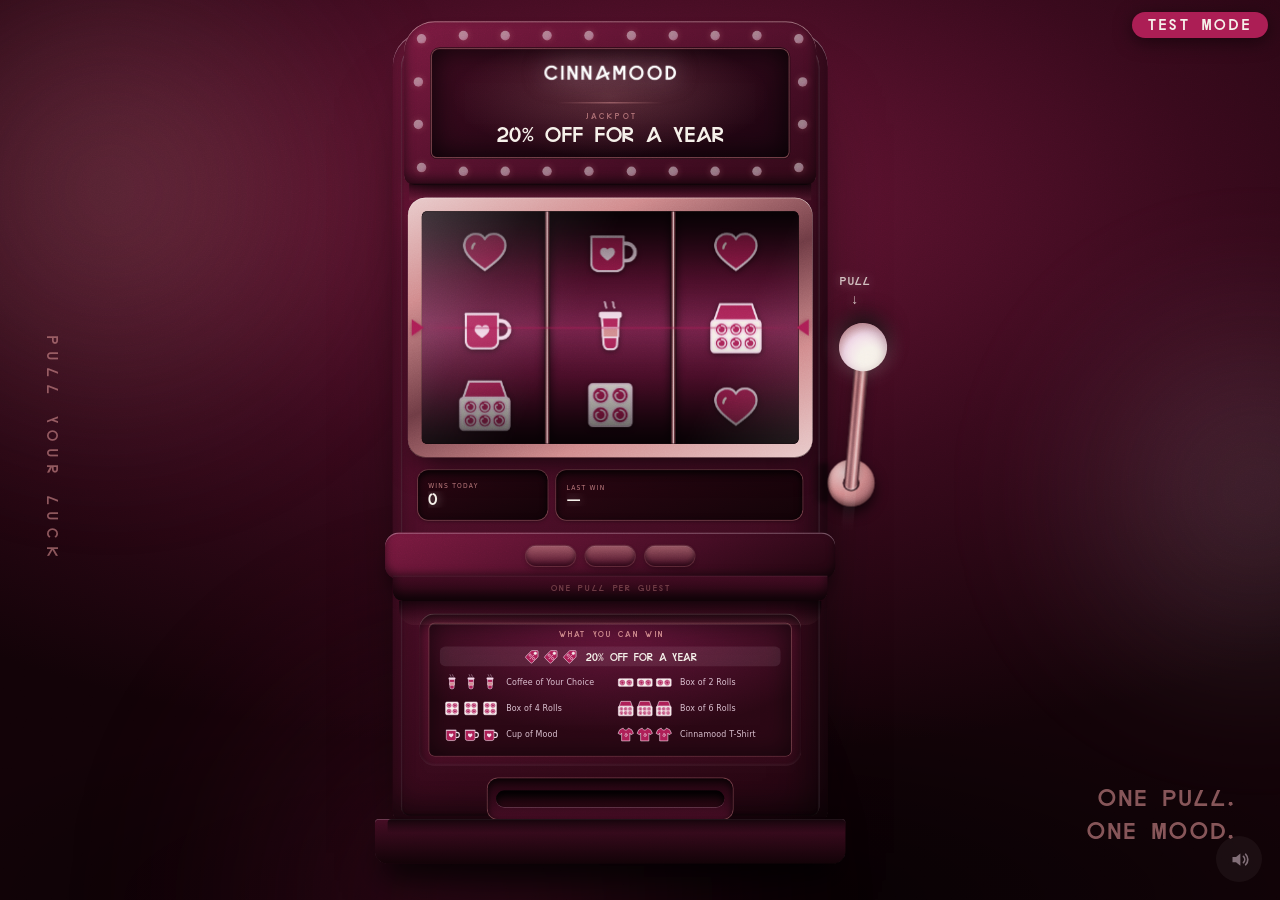
==== site/index.html @ 821bd439 "Real event settings restored; website in test mode until switched; panel wording fixes" ====
<!doctype html>
<html lang="en">
<head>
<meta charset="utf-8">
<meta name="viewport" content="width=device-width,initial-scale=1,maximum-scale=1,viewport-fit=cover">
<meta name="apple-mobile-web-app-capable" content="yes">
<meta name="mobile-web-app-capable" content="yes">
<meta name="apple-mobile-web-app-status-bar-style" content="default">
<!-- The name under the icon when staff add this to the iPad's home screen.
     Without it iOS uses the <title>, which is fine, but this is what they will
     be looking for on a busy home screen. -->
<meta name="apple-mobile-web-app-title" content="Cinnamood">
<meta name="format-detection" content="telephone=no">
<meta name="theme-color" content="#2A0713">
<link rel="apple-touch-icon" href="shared/img/icon.png">
<link rel="icon" href="shared/img/icon.png">
<title>Cinnamood</title>
<link rel="stylesheet" href="shared/base.css?v=11">
<style>
/* ============================================================================
   APPROACH B — MAISON
   ----------------------------------------------------------------------------
   The same machine as a lit vitrine in a dark room: berry lacquer, polished
   rose metal, and displays that genuinely glow.

   Where Atelier hides its structure inside one material, Maison shows it off —
   every module is edged in metal, so the cabinet reads as assembled from parts.
   The darkness does the work: a lit reel window in a dark cabinet has many
   times the contrast of a bright window in a bright one, which is why this
   photographs best and is strongest in an evening service.

   The darks are BERRY with black over them, never a new hue — the same way the
   brand sheet's own black lockup works. A dark screen does show fingerprints
   and glare far more than cream, which is worth weighing for an open floor.
   ============================================================================ */

:root{
  /* Lacquer ramp: berry with black laid over it, never a new hue. */
  --clay-lit:  #7A1A40;
  --clay:      #5E1231;
  --clay-mid:  #430C23;
  --clay-shade:#300817;
  --clay-deep: #1F040E;
  --clay-dark: #120207;

  /* Polished rose metal — the only bright material on the machine. */
  --metal-hi:  #E9CBCB;
  --metal:     #D18B8D;
  --metal-lo:  #6E3B44;

  --sh:        rgba(0,0,0,.72);
  --sh-soft:   rgba(0,0,0,.4);
}

body{ background:#120207; }

/* The room: one soft overhead source, and a floor for the cabinet to sit on. */
.room{
  position:fixed; inset:0;
  background:radial-gradient(88% 62% at 50% 22%, #6B1637 0%, #38091C 50%, #120207 100%);
}
.room::after{
  content:''; position:absolute; left:50%; bottom:0; translate:-50% 0;
  width:150%; height:32%;
  background:radial-gradient(56% 100% at 50% 100%, rgba(0,0,0,.75), transparent 72%);
}

/* ---------------------------------------------------------------------------
   A ROOM THAT'S ALIVE
   Three very large, very soft blooms drifting on long, mismatched cycles.
   Individually none is perceptible; together they keep the light slowly
   changing so the scene never settles into a still image. The periods are
   deliberately mismatched (37/43/53s) so the pattern doesn't visibly repeat.
   --------------------------------------------------------------------------- */
.living{ position:fixed; inset:-20%; pointer-events:none; z-index:0; }
.living i{
  position:absolute; display:block; border-radius:50%;
  filter:blur(80px); opacity:.42; will-change:transform;
}
.living i:nth-child(1){
  width:46vmax; height:46vmax; left:4%; top:6%;
  background:radial-gradient(circle, rgba(209,139,141,.7), transparent 68%);
  animation:bloomA 37s ease-in-out infinite;
}
.living i:nth-child(2){
  width:38vmax; height:38vmax; right:2%; top:34%;
  background:radial-gradient(circle, rgba(243,219,234,.45), transparent 68%);
  animation:bloomB 43s ease-in-out infinite;
}
.living i:nth-child(3){
  width:52vmax; height:52vmax; left:22%; bottom:-12%;
  background:radial-gradient(circle, rgba(172,30,85,.6), transparent 70%);
  animation:bloomC 53s ease-in-out infinite;
}
@keyframes bloomA{ 50%{ transform:translate3d(7vmax,5vmax,0) scale(1.14); } }
@keyframes bloomB{ 50%{ transform:translate3d(-6vmax,-7vmax,0) scale(1.2); } }
@keyframes bloomC{ 50%{ transform:translate3d(5vmax,-4vmax,0) scale(.88); } }
/* Reduced motion used to cover ONLY these three background blooms, while the
   breathing marquee, the shimmering bulb ring, the pulsing payline, the
   bouncing pull hint and a 370-piece jackpot burst all still ran. The spin
   itself stays — that's the thing the customer asked for by pulling the lever —
   but nothing ambient should be moving on its own. */
@media (prefers-reduced-motion: reduce){
  .living i,
  .machine .topbox-light,
  .machine .bulbs i,
  .machine .pl-line,
  .machine .reels,
  .machine.inviting .pull-hint,
  .pull-hint span,
  .machine.booting{
    animation:none !important;
  }
  .machine .bulbs i{ opacity:.62; }
}

/* Matte grain. Without it the gradients read as plastic; with it, as clay. */
.grain{
  position:fixed; inset:-50%; pointer-events:none; z-index:60; opacity:.26;
  background-image:url("data:image/svg+xml,%3Csvg xmlns='http://www.w3.org/2000/svg' width='180' height='180'%3E%3Cfilter id='n'%3E%3CfeTurbulence type='fractalNoise' baseFrequency='.86' numOctaves='3'/%3E%3CfeColorMatrix type='saturate' values='0'/%3E%3C/filter%3E%3Crect width='180' height='180' filter='url(%23n)' opacity='.5'/%3E%3C/svg%3E");
  mix-blend-mode:overlay;
}

.stage{ position:fixed; inset:0; display:grid; place-items:center; }
/* z-40 is behind the prize card (z-45); z-47 is in front of it, and in front of
   the countdown ring (z-46) too. Same burst, two planes, card in the middle. */
#confetti{ position:fixed; inset:0; z-index:40; pointer-events:none; }
#confettiFront{ position:fixed; inset:0; z-index:47; pointer-events:none; }
.fit{ transition:filter .7s ease; }
.machine{
  position:relative; width:780px; height:1320px;
}

/* Light the machine spills into the room when it's working. */
.cab-glow{
  position:absolute; inset:-8% -14% -4%; z-index:-1; opacity:0;
  background:radial-gradient(50% 44% at 46% 34%, rgba(172,30,85,.24), transparent 70%);
  filter:blur(40px); transition:opacity .8s ease;
}
.machine.spinning .cab-glow{ opacity:.7; }
.machine.won .cab-glow{ opacity:1; }


/* ---------------------------------------------------------------------------
   CABINET SHELL
   --------------------------------------------------------------------------- */
.cabinet{
  position:absolute; inset:0 94px 70px 0;
  border-radius:54px 54px 22px 22px;
  background:linear-gradient(156deg,
    var(--clay-lit) 0%, var(--clay) 26%, var(--clay-mid) 62%,
    var(--clay-shade) 86%, var(--clay-deep) 100%);
  box-shadow:
    0 96px 130px -50px var(--sh),
    0 36px 56px -32px var(--sh-soft),
    inset 0 2px 0 rgba(243,219,234,.42),
    inset -30px 0 60px rgba(0,0,0,.45),
    inset 0 -30px 46px rgba(0,0,0,.42);
}
/* Moulded rim light — one line of highlight all the way round the edge. */
.cabinet::before{
  content:''; position:absolute; inset:13px; border-radius:44px 44px 14px 14px;
  box-shadow: inset 0 2px 3px rgba(243,219,234,.4),
              inset 0 -2px 4px rgba(0,0,0,.5);
  pointer-events:none;
}

/* ---------------------------------------------------------------------------
   TOP BOX — the backlit marquee
   --------------------------------------------------------------------------- */
.topbox{
  position:absolute; top:-16px; left:18px; right:18px; height:258px;
  border-radius:48px 48px 16px 16px;
  background:linear-gradient(156deg, var(--clay-lit), var(--clay-mid) 70%, var(--clay-shade));
  box-shadow:
    0 20px 34px -14px var(--sh),
    /* A hard 1px rim, not a soft milky band. This was a 9px-blurred cream
       highlight at 95% carried over from the cream skin, which on black lacquer
       read as fog sitting on the top edge rather than as a moulded lip. */
    inset 0 1.5px 0 rgba(233,203,203,.55),
    inset 0 -8px 16px rgba(0,0,0,.6);
}
.topbox-face{
  position:absolute; inset:44px;
  border-radius:12px 12px 8px 8px;
  display:grid; place-items:center; align-content:center; gap:15px; padding-bottom:12px;
  overflow:hidden;
  background:linear-gradient(160deg, #3A0A1E, #1C0410);
  box-shadow: inset 0 0 44px rgba(0,0,0,.85),
              0 0 0 2px var(--metal-lo), 0 0 0 3px rgba(0,0,0,.6);
}
/* The backlight itself — idles low, comes up while the reels turn. */
.topbox-light{
  position:absolute; inset:0;
  background:radial-gradient(62% 78% at 50% 44%, rgba(209,139,141,.55), transparent 72%);
  opacity:.5; transition:opacity .6s ease;
}
.machine.spinning .topbox-light{ opacity:.92; }
.machine.won .topbox-light{ opacity:1; }

.brandmark{ position:relative; width:236px; height:auto; display:block; margin-bottom:2px;
             filter:drop-shadow(0 0 18px rgba(243,219,234,.5)); }
/* ---- the jackpot block ---------------------------------------------------
   Set as ONE unit: a small quiet label sitting tight above the prize it names,
   with the generous space kept OUTSIDE the pair. Previously the label and the
   prize were spaced the same as everything else in the marquee, so they read as
   two unrelated lines rather than a caption and its subject.

   Both are optically centred: letter-spacing adds a trailing gap after the last
   character, which shifts centred type visibly left unless you pad the same
   amount back onto the front. */
/* Hairline between the wordmark and the jackpot, so the marquee reads as
   two labelled zones rather than four stacked lines. */
.topbox-rule{
  position:relative; width:168px; height:1px; border-radius:1px;
  background:linear-gradient(90deg, transparent, var(--metal), transparent);
}
.jackpot{
  position:relative; display:grid; place-items:center; gap:7px; max-width:88%;
}
.jp-label{
  font-family:var(--font-display); font-size:11px; letter-spacing:.46em;
  text-transform:uppercase; padding-left:.46em; line-height:1;
  opacity:.75; color:var(--metal);
}
.jp-prize{
  text-transform:uppercase;
  font-family:var(--font-display); font-size:31px; letter-spacing:.04em;
  padding-left:.04em; line-height:1.06; text-align:center; color:var(--cream);
  /* Long prize names wrap rather than overflowing the marquee. */
  max-width:100%; overflow-wrap:break-word;
}
.machine.won .jp-prize{ animation:jpFlash .9s cubic-bezier(.3,.7,.4,1) 1; }
@keyframes jpFlash{ 50%{ opacity:.35; } }

/* Bulbs around the marquee. */
/* Centred in the band between the top box's edge and its printed face,
   so no bulb is ever clipped by the corner radius. */
/* Centred in the band between the top box's edge and its printed face. */
.bulbs{ position:absolute; inset:22px; pointer-events:none; }
.bulbs i{
  position:absolute; width:15px; height:15px; margin:-7.5px 0 0 -7.5px;
  border-radius:50%;
  background:radial-gradient(circle at 35% 30%, var(--cream), var(--blush) 52%, var(--rose));
  box-shadow:0 0 12px rgba(209,139,141,.6);
  opacity:.5; transition:opacity .3s ease, box-shadow .3s ease;
}
.machine.spinning .bulbs i{ animation:chase .7s cubic-bezier(.1,.85,.3,1) infinite; }
@keyframes chase{
  0%,100%{ opacity:1; box-shadow:0 0 20px rgba(246,241,234,.95), 0 0 34px rgba(209,139,141,.7); }
  50%    { opacity:.42; box-shadow:0 0 6px rgba(209,139,141,.4); }
}
.machine.won .bulbs i{ animation:winFlash .3s cubic-bezier(.1,.85,.3,1) 7; }
@keyframes winFlash{
  0%,100%{ opacity:1; box-shadow:0 0 24px var(--cream), 0 0 44px var(--rose); }
  /* Never all the way to `none`. A filament cooling still glows; cutting the
     shadow outright is what made this read as a graphic blinking. */
  50%    { opacity:.34; box-shadow:0 0 5px rgba(209,139,141,.5); }
}

/* ---------------------------------------------------------------------------
   REEL DECK — heavy bezel around a genuinely deep recess
   --------------------------------------------------------------------------- */
/* Cast from the top box onto the cabinet below it.

   On a DARK cabinet a dark shadow is worth almost nothing — this started life as
   a berry-black gradient and was invisible against #1F040E. Separation on black
   lacquer comes from the lit edge, not the shadow: the surface catching the key
   light where it turns away from the module above it. So the gradient runs the
   other way — a thin warm lift immediately under the top box, falling off fast. */
.reeldeck::before{
  content:''; position:absolute; left:2px; right:2px; bottom:100%; height:26px;
  margin-bottom:-4px; pointer-events:none; z-index:1;
  background:linear-gradient(180deg,
    rgba(0,0,0,.55) 0%, rgba(0,0,0,.2) 40%, rgba(209,139,141,.09) 100%);
}

.reeldeck{ position:absolute; top:262px; left:24px; right:24px; height:410px; }

.bezel{
  position:absolute; inset:0; border-radius:28px; padding:22px;
  background:linear-gradient(156deg, var(--metal-hi) 0%, var(--metal) 24%,
                             var(--metal-lo) 50%, var(--metal) 74%, var(--metal-hi) 100%);
  box-shadow:
    0 26px 46px -16px var(--sh),
    inset 0 1px 1px rgba(246,241,234,.8),
    inset 0 -1px 1px rgba(0,0,0,.45);
  transition:box-shadow .55s ease;
}
/* Inner lip of the frame, cutting down into the recess. */
.bezel-inner{
  position:absolute; inset:22px; border-radius:8px; overflow:hidden; z-index:2;
  box-shadow:
    inset 0 18px 30px rgba(0,0,0,.88),
    inset 0 -10px 18px rgba(0,0,0,.72),
    inset 16px 0 26px rgba(0,0,0,.62),
    inset -16px 0 26px rgba(0,0,0,.62),
    inset 0 0 0 2px rgba(0,0,0,.6);
}
.reels{
  position:absolute; inset:0;
  display:grid; grid-template-columns:repeat(3,1fr);
  background:#0B0205;
}
.reel{
  background:linear-gradient(180deg,#1E0410 0%,#4E0E2A 24%,#6B1740 50%,#4E0E2A 76%,#1E0410 100%);
  /* ENAMEL, not neon.

     `--soft` is the FILL layer on nearly every shape in symbols.js. It used to
     be berry at 72% opacity, which over a drum that is itself berry-black left
     almost no value step — the fill disappeared and all you saw was the blush
     stroke, so every symbol read as a wireframe outline floating on glass
     rather than as something printed on a drum. Opaque berry gives the fill a
     surface again, and the blush line then reads as a raised edge on top of it,
     the way enamel badges actually look. */
  --ink:var(--blush); --mid:var(--metal); --soft:var(--berry); --pale:var(--cream);
}
/* Symbols are lit objects on a lit drum, so they carry their own soft shadow —
   without it they float a millimetre in front of the reel. */
.reel .cell svg{ filter:drop-shadow(0 2px 5px rgba(0,0,0,.55)); }

/* Drum curvature. A reel is a cylinder, so the top and bottom of the window
   must fall away into shadow — this overlay does more for believability than
   any amount of extra 3D would. */
.drum-shade{
  position:absolute; inset:0; pointer-events:none; z-index:4;
  background:linear-gradient(180deg,
    rgba(0,0,0,.74) 0%, rgba(0,0,0,.44) 13%, rgba(0,0,0,.12) 30%,
    rgba(246,241,234,.05) 47%, rgba(246,241,234,.05) 53%,
    rgba(0,0,0,.12) 70%, rgba(0,0,0,.44) 87%, rgba(0,0,0,.74) 100%);
}
/* Physical dividers standing between the drums. */
.dividers{ position:absolute; inset:0; pointer-events:none; z-index:5; }
.dividers i{
  position:absolute; top:0; bottom:0; width:9px; margin-left:-4.5px;
  background:linear-gradient(90deg,
    rgba(0,0,0,.85), var(--metal-lo) 32%, var(--metal-hi) 50%,
    var(--metal-lo) 68%, rgba(0,0,0,.85));
  box-shadow:0 0 14px rgba(0,0,0,.8);
}
.dividers i:nth-child(1){ left:33.333%; }
.dividers i:nth-child(2){ left:66.667%; }

/* The glass in front of everything. */
.glass{
  position:absolute; inset:0; pointer-events:none; z-index:6;
  background:linear-gradient(116deg,
    rgba(243,219,234,.24) 0%, rgba(243,219,234,.07) 22%,
    transparent 42%, transparent 76%, rgba(246,241,234,.1) 100%);
}

/* Payline — a lit bar straight across the drums with an arrow either side. */
.payline{
  position:absolute; top:50%; left:6px; right:6px; translate:0 -50%;
  z-index:7; pointer-events:none; display:flex; align-items:center; gap:6px;
}
.pl-line{
  flex:1; height:3px; border-radius:2px;
  background:linear-gradient(90deg, transparent, rgba(172,30,85,.9) 12%,
             rgba(172,30,85,.9) 88%, transparent);
  box-shadow:0 0 10px rgba(172,30,85,.5);
  opacity:.55; transition:opacity .4s ease, box-shadow .4s ease;
}
.pl-arrow{
  width:0; height:0; flex:0 0 auto;
  border-style:solid; border-width:13px 0 13px 19px;
  border-color:transparent transparent transparent var(--berry);
  filter:drop-shadow(0 2px 4px rgba(124,16,57,.42));
  transition:scale .4s cubic-bezier(.2,.9,.25,1), opacity .4s ease;
}
.pl-arrow:last-child{ rotate:180deg; }
.machine.spinning .pl-line{ opacity:.25; }
.machine.spinning .pl-arrow{ opacity:.35; scale:.75; }
.machine.hot .pl-arrow{ scale:1.45; opacity:1; animation:arrowPulse .55s ease-in-out infinite alternate; }
.machine.hot .pl-line{ opacity:1; box-shadow:0 0 22px rgba(172,30,85,.85); }
@keyframes arrowPulse{ to{ scale:1.85; } }
.machine.won .pl-line{ opacity:1; box-shadow:0 0 26px rgba(172,30,85,.9); }

/* Anticipation: the live reel is lifted as well as the others knocked back, so
   the contrast runs both ways rather than just dimming the screen. The lift
   itself is defined once, at the bottom of this file, shared with `settling`. */
.reel{ transition:filter .55s cubic-bezier(.4,0,.2,1); }

/* The deck catches fire while the last drum creeps. Every value here is the
   RESTING bezel shadow plus a glow — the previous version pasted Atelier's clay
   highlights onto a rose-metal bezel and, worse, shrank the drop shadow from
   `0 26px 46px -16px` to `0 16px 30px -12px`, so the deck visibly sat DOWN at
   the one moment it is supposed to come alive. */
.machine.hot .bezel{
  box-shadow:
    0 26px 46px -16px var(--sh),
    inset 0 1px 1px rgba(243,219,234,.9),
    inset 0 -1px 1px rgba(0,0,0,.45),
    0 0 34px rgba(172,30,85,.42),
    0 0 84px rgba(172,30,85,.26);
}

/* ---------------------------------------------------------------------------
   METERS
   --------------------------------------------------------------------------- */
.meters{
  position:absolute; top:692px; left:40px; right:40px; height:78px;
  display:grid; grid-template-columns:1fr 1.9fr; gap:14px;
}
.meter{
  border-radius:16px; padding:10px 16px;
  display:grid; align-content:center; gap:3px;
  background:linear-gradient(160deg, #2A0612, #120207);
  box-shadow: inset 0 4px 12px rgba(0,0,0,.9),
              0 0 0 1.5px var(--metal-lo), 0 2px 6px rgba(0,0,0,.5);
}
.m-label{
  font-family:var(--font-body); font-size:9.5px; letter-spacing:.2em;
  text-transform:uppercase; color:var(--metal); opacity:.9;
}
.m-value{
  text-transform:uppercase;
  font-family:var(--font-display); font-size:24px; color:var(--cream);
  text-shadow:0 0 16px rgba(246,241,234,.6);
  line-height:1.05; white-space:nowrap; overflow:hidden; text-overflow:ellipsis;
  transition:scale .3s cubic-bezier(.2,.9,.25,1);
}
.m-value.bumped{ scale:1.16; }
.meter.wide .m-value{ font-size:20px; }

/* ---------------------------------------------------------------------------
   CONTROL SHELF — overhangs and shadows the belly below it
   --------------------------------------------------------------------------- */
.shelf{ position:absolute; top:790px; left:-12px; right:-12px; height:108px; z-index:4; }
.shelf-top{
  position:absolute; inset:0 0 34px 0; border-radius:22px;
  background:linear-gradient(156deg, var(--clay-lit), var(--clay-mid) 62%, var(--clay-deep));
  box-shadow:
    0 24px 32px -14px var(--sh),
    inset 0 2px 0 rgba(243,219,234,.35),
    inset 0 -8px 14px rgba(0,0,0,.55);
  display:flex; align-items:center; justify-content:center;
}
.btns{ display:flex; gap:16px; }
.btns i{
  width:78px; height:32px; border-radius:16px;
  background:linear-gradient(180deg, var(--metal), var(--clay-mid));
  opacity:.6;
  /* Lit from above, dark underneath, with a metal rim — the rim is what you
     actually read at arm's length on a dark shelf. */
  box-shadow: 0 0 0 1.5px var(--metal-lo),
              inset 0 1px 0 rgba(243,219,234,.3),
              inset 0 -4px 8px rgba(0,0,0,.6),
              0 4px 9px rgba(0,0,0,.5);
  /* `opacity` has to be in this list. It wasn't, so the button snapped from .6
     to 1 in a single frame while its gradient and glow eased over 300ms — the
     one part of the animation the eye actually tracks was the one part that
     jumped. */
  transition:opacity .3s cubic-bezier(.2,.7,.3,1),
             background .3s cubic-bezier(.2,.7,.3,1),
             box-shadow .3s cubic-bezier(.2,.7,.3,1);
}
/* The three buttons light one at a time as each reel lands — a progress
   indicator that doesn't look like a progress indicator. */
.machine.landed0 .btns i:nth-child(1),
.machine.landed1 .btns i:nth-child(2),
.machine.landed2 .btns i:nth-child(3){
  opacity:1; background:linear-gradient(180deg, var(--metal-hi), var(--metal));
  box-shadow:0 0 0 1.5px var(--metal),
             0 0 22px rgba(243,219,234,.85),
             inset 0 1px 0 rgba(246,241,234,.9);
}
.shelf-face{
  position:absolute; left:12px; right:12px; bottom:0; height:40px;
  border-radius:0 0 16px 16px;
  background:linear-gradient(180deg, var(--clay-mid), var(--clay-deep));
  box-shadow:inset 0 1px 0 rgba(233,203,203,.22),
             inset 0 -10px 16px rgba(0,0,0,.6);
  display:grid; place-items:center;
}
.plate{
  font-family:var(--font-display); font-size:12px; letter-spacing:.3em;
  text-transform:uppercase; color:var(--metal-lo); padding-left:.3em;
}

/* ---------------------------------------------------------------------------
   BELLY — the paytable, printed on backlit glass
   --------------------------------------------------------------------------- */
.belly{
  position:absolute; top:918px; left:42px; right:42px; height:240px;
  border-radius:24px; padding:16px;
  background:linear-gradient(160deg, var(--clay), var(--clay-shade));
  box-shadow: inset 0 1.5px 0 rgba(233,203,203,.3),
              inset 0 10px 22px rgba(0,0,0,.7),
              inset 0 -2px 4px rgba(243,219,234,.1);
}
.belly-glass{
  position:absolute; inset:16px; border-radius:8px; padding:10px 16px;
  background:radial-gradient(88% 116% at 50% -8%, #6E1740, #2A0714 78%);
  box-shadow: inset 0 0 40px rgba(0,0,0,.6),
              inset 0 1px 0 rgba(233,203,203,.22),
              0 0 0 1.5px var(--metal-lo);
  display:flex; flex-direction:column; gap:5px;
}
.pay-head{
  font-family:var(--font-display); font-size:11px; letter-spacing:.32em;
  text-transform:uppercase; color:var(--metal); text-align:center;
  padding-left:.32em; flex:0 0 auto;
}
/* Seven prizes do not fit one column of this glass. The jackpot keeps a row of
   its own across the top; the other six sit in two columns under it. */
.paytable{ flex:1; min-height:0; overflow:hidden; display:grid;
  grid-template-columns:1fr 1fr; align-content:space-evenly; column-gap:10px; row-gap:2px; }
.pay-row[data-tier="jackpot"]{ grid-column:1 / -1; justify-content:center; }
.pay-row{ display:flex; align-items:center; gap:12px; padding:2px 6px; border-radius:9px; }
.pay-row[data-tier="jackpot"]{ background:rgba(243,219,234,.09); }
.pay-syms{ display:flex; gap:3px; flex:0 0 auto; }
.pay-sym{
  width:27px; height:27px; display:block;
  --ink:var(--blush); --mid:var(--metal); --soft:var(--berry); --pale:var(--cream);
}
.pay-sym svg{ width:100%; height:100%; display:block; }
.pay-name{
  font-family:var(--font-body); font-size:12.5px; color:var(--blush);
  opacity:.86; letter-spacing:.02em;
}
.pay-row[data-tier="jackpot"] .pay-name{
  text-transform:uppercase;
  font-family:var(--font-display); font-size:15px; opacity:1; letter-spacing:.04em;
  color:var(--cream);
}

/* ---------------------------------------------------------------------------
   PAYOUT TRAY — a deep mouth that lights when you win
   --------------------------------------------------------------------------- */
.tray{
  position:absolute; bottom:8px; left:150px; right:150px; height:64px;
  border-radius:16px; display:grid; place-items:center;
  background:linear-gradient(180deg, var(--clay-deep), var(--clay-mid));
  box-shadow: inset 0 5px 12px rgba(0,0,0,.75), 0 0 0 1.5px var(--metal-lo);
}
.tray-mouth{
  width:calc(100% - 26px); height:26px; border-radius:13px;
  background:linear-gradient(180deg, #080104, #2A0612);
  box-shadow: inset 0 6px 12px rgba(0,0,0,.95), 0 1px 0 rgba(243,219,234,.24);
  transition:box-shadow .5s ease;
}
.machine.won .tray-mouth{
  box-shadow: inset 0 6px 10px rgba(58,6,26,.6),
              inset 0 0 24px rgba(243,219,234,.9),
              0 0 30px rgba(243,219,234,.6);
}

/* The base tucks UNDER the cabinet rather than floating below it. */
.plinth{
  position:absolute; top:1242px; left:-28px; right:66px; height:70px;
  border-radius:6px 6px 20px 20px;
  background:linear-gradient(180deg, var(--clay-mid) 0%, var(--clay-dark) 100%);
  box-shadow:0 34px 46px -16px rgba(0,0,0,.92), inset 0 1px 0 rgba(243,219,234,.28);
}
/* The cabinet's weight, landing on the plinth. Darkest where the two meet and
   gone within 20px, which is how an occlusion shadow actually falls off. */
.plinth::before{
  content:''; position:absolute; left:20px; right:0; top:0; height:22px;
  border-radius:6px 6px 0 0; pointer-events:none;
  background:linear-gradient(180deg, rgba(0,0,0,.72), rgba(0,0,0,0));
}

/* ---------------------------------------------------------------------------
   LEVER — ball up at rest, pulled down through an arc toward the viewer
   --------------------------------------------------------------------------- */
.lever{
  position:absolute; right:0; top:0; bottom:0; width:230px;
  touch-action:none; cursor:grab; z-index:12; --lever:0; --fore:1;
}
.lever.grabbed{ cursor:grabbing; }
.lever-mount{
  position:absolute; left:136px; top:675px; width:74px; height:74px;
  border-radius:50%;
  background:radial-gradient(circle at 34% 28%, var(--metal-hi), var(--metal) 46%, var(--metal-lo));
  box-shadow:0 10px 20px rgba(0,0,0,.7), inset 0 -4px 8px rgba(0,0,0,.42);
  display:grid; place-items:center;
}
/* Contact shadow where the boss meets the cabinet wall. A mounted
   object with no shadow under it reads as a decal, however well it is shaded. */
.lever-mount::after{
  content:''; position:absolute; right:100%; top:8%; width:26px; height:84%;
  border-radius:50% 0 0 50%; pointer-events:none;
  background:linear-gradient(270deg, rgba(0,0,0,.6), rgba(0,0,0,0));
  filter:blur(3px);
}
.lever-mount i{
  width:26px; height:26px; border-radius:50%;
  background:linear-gradient(160deg, var(--clay-mid), var(--clay-dark));
  box-shadow:inset 0 2px 4px rgba(0,0,0,.85);
}
/* Pivot is the centre of the boss. The arm starts pointing UP and swings down;
   its height shrinks through the middle of the travel (--fore) so it reads as
   rotating toward the viewer instead of sweeping flat across the screen. */
.lever-arm{
  position:absolute; left:162px; top:701px;
  width:22px; height:calc(226px * var(--fore)); border-radius:11px;
  transform-origin:11px 11px;
  rotate:calc(185deg + var(--lever) * 155deg);
  /* A TURNED ROD, not a ribbon.

     A cylinder of polished metal has four things across its width, and the old
     four-stop ramp only had two of them: a dark terminator at each edge where
     the surface turns away, ONE narrow specular about a third across, and a
     second much fainter reflection near the far edge where the environment
     comes back round. Widen the highlight or centre it and the whole thing
     collapses into a flat painted strip, which is exactly how it read. */
  background:linear-gradient(90deg,
    #2E1218 0%,
    var(--metal-lo) 10%,
    var(--metal) 26%,
    var(--metal-hi) 33%,      /* the specular — deliberately narrow */
    var(--metal) 44%,
    #7E4750 62%,              /* the shaded belly of the rod */
    var(--metal) 82%,         /* environment reflection coming back */
    var(--metal-lo) 92%,
    #2E1218 100%);
  box-shadow:0 10px 20px -4px var(--sh-soft),
             inset 0 2px 2px rgba(233,203,203,.5),      /* lit top cap */
             inset 0 -10px 14px -6px rgba(0,0,0,.5);    /* falls into the boss */
}
/* A travelling glint. The rod is a fixed gradient, so on its own the metal
   looks painted on — the highlight has to move as the arm swings or the eye
   never believes the surface is curved. Driven by --pull, which the lever
   already writes every frame and which nothing was reading. */
.lever-arm::after{
  content:''; position:absolute; inset:1px 2px; border-radius:10px;
  pointer-events:none;
  background:linear-gradient(180deg,
    rgba(246,241,234,0) 0%,
    rgba(246,241,234,.5) 50%,
    rgba(246,241,234,0) 100%);
  opacity:calc(.25 + var(--pull, 0) * .55);
  translate:0 calc((var(--pull, 0) - .5) * 60%);
}
.knob{
  position:absolute; left:50%; bottom:-38px; translate:-50% 0;
  width:76px; height:76px; border-radius:50%;
  background:radial-gradient(circle at 33% 27%, var(--cream) 0%, var(--cream) 24%, var(--blush) 56%, var(--metal) 100%);
  box-shadow: 0 16px 30px rgba(0,0,0,.72),
              inset 0 -8px 16px rgba(110,59,68,.45),
              0 0 34px rgba(246,241,234,.3);
  transition:filter .5s ease;
}
.knob i{
  position:absolute; left:21%; top:16%; width:24px; height:17px;
  border-radius:50%; background:rgba(246,241,234,.6); filter:blur(3px);
}
.machine.locked .knob{ filter:grayscale(.5) brightness(.72); }
/* Locked no longer means dead — reaching for the lever with no details on
   file opens the form, so this is a pointer, not a barred sign. */
.machine.locked .lever{ cursor:pointer; }

.pull-hint{
  /* The only column free of the cabinet is x>686, and the lever occupies it
     from the ball down to the mount. So the hint goes just ABOVE the ball —
     which also reads correctly, since that's the direction of travel. */
  position:absolute; right:4px; width:92px; top:384px; z-index:13; text-align:center;
  font-family:var(--font-display); font-size:16px; letter-spacing:.16em;
  color:var(--cream); opacity:0; white-space:nowrap; transition:opacity .6s ease;
  text-shadow:0 0 18px rgba(246,241,234,.6);
}
.machine.inviting .pull-hint{ opacity:.78; animation:breathe 2.6s ease-in-out infinite; }
@keyframes breathe{ 50%{ opacity:.3; translate:0 -6px; } }
.pull-hint span{ display:block; margin-top:4px; font-size:1.35em; animation:nudge 2.6s ease-in-out infinite; }
@keyframes nudge{ 50%{ translate:0 8px; } }

/* ---------------------------------------------------------------------------
   REVEAL
   --------------------------------------------------------------------------- */
.veil{
  position:fixed; inset:0; z-index:30; pointer-events:none; opacity:0;
  background:radial-gradient(70% 54% at 50% 44%, rgba(94,18,49,.66), rgba(12,2,6,.96));
  transition:opacity .7s ease;
}
.revealing .veil{ opacity:1; }
.revealing .fit{ filter:blur(9px) brightness(.5); }
.machine{ transition:scale .9s cubic-bezier(.2,.9,.25,1); }
.revealing .machine{ scale:.955; }

.reveal{ position:fixed; inset:0; z-index:45; display:grid; place-items:center;
         pointer-events:none; padding:5vmin; }
.card{
  position:relative; text-align:center; max-width:min(680px,88vw);
  padding:clamp(28px,5vmin,56px) clamp(30px,6vmin,70px) clamp(32px,5.5vmin,60px);
  border-radius:clamp(20px,3vmin,34px);
  /* Lit berry glass in a rose-metal surround — the same two materials the
     reel window is made of, so the prize arrives on a panel that belongs to
     this machine rather than on a floating block of text. */
  background:radial-gradient(120% 100% at 50% -10%, #6E1740, #2A0714 76%);
  box-shadow:
    0 0 0 1.5px var(--metal-lo),
    0 0 0 3px rgba(0,0,0,.55),
    inset 0 1px 0 rgba(233,203,203,.3),
    inset 0 0 60px rgba(0,0,0,.5),
    0 50px 90px -30px rgba(0,0,0,.85),
    0 0 90px rgba(172,30,85,.35);
  opacity:0; translate:0 60px; scale:.9;
  transition:opacity .5s cubic-bezier(.4,0,.2,1),
             translate .8s cubic-bezier(.16,1,.3,1),
             scale .8s cubic-bezier(.16,1,.3,1);
}
/* A highlight raking the panel, the same one that crosses the reel glass. */
.card::after{
  content:''; position:absolute; inset:0; border-radius:inherit;
  pointer-events:none; overflow:hidden;
  background:linear-gradient(104deg,
    transparent 38%, rgba(233,203,203,.14) 50%, transparent 62%);
}
.revealing .card{ opacity:1; translate:0 0; scale:1; }

/* The children arrive in sequence instead of as one rigid block. 70ms apart —
   below that it reads as simultaneous, above it starts to feel slow. */
.card-kicker,.card-title,.card-sub,.card-claim{
  opacity:0; translate:0 14px;
}
.revealing .card-kicker,
.revealing .card-title,
.revealing .card-sub,
.revealing .card-claim{
  animation:cardIn .6s cubic-bezier(.16,1,.3,1) both;
}
.revealing .card-kicker{ animation-delay:.26s }
.revealing .card-title { animation-delay:.33s }
.revealing .card-sub   { animation-delay:.40s }
.revealing .card-claim { animation-delay:.50s }
@keyframes cardIn{ to{ opacity:1; translate:0 0; } }
.card-sym{
  width:clamp(150px,26vmin,260px); aspect-ratio:1; margin:0 auto 4vmin;
  --ink:var(--cream); --mid:var(--metal); --soft:rgba(172,30,85,.8); --pale:var(--blush);
  filter:drop-shadow(0 0 60px rgba(243,219,234,.45));
}
.revealing .card-sym{ animation:landSym 1.1s cubic-bezier(.16,1,.3,1) .1s both; }
@keyframes landSym{
  0%{ scale:.5; rotate:-14deg; opacity:0 } 62%{ scale:1.08; rotate:3deg; opacity:1 }
  100%{ scale:1; rotate:0deg; opacity:1 }
}
.card-sym svg{ width:100%; height:100%; }
.card-kicker{
  font-family:var(--font-display); font-size:clamp(13px,2.1vmin,19px);
  letter-spacing:.42em; text-transform:uppercase; color:var(--metal);
  margin-bottom:2.2vmin; padding-left:.42em;
}
.card-title{
  text-transform:uppercase;
  font-family:var(--font-display); color:var(--cream);
  text-shadow:0 0 70px rgba(246,241,234,.45);
  font-size:clamp(40px,9.4vmin,104px); line-height:.98; letter-spacing:.02em;
}
.card-sub{
  font-family:var(--font-body); color:var(--blush); opacity:.75;
  font-size:clamp(13px,2.3vmin,20px); margin-top:2.4vmin;
}
.card-sub:empty{ display:none; }
.card-claim{
  display:inline-block; margin-top:5vmin; padding:1.5vmin 4vmin;
  border:0; border-radius:999px;
  background:linear-gradient(180deg, rgba(209,139,141,.22), rgba(172,30,85,.16));
  box-shadow:0 0 0 1.5px var(--metal-lo),
             inset 0 1px 0 rgba(233,203,203,.35),
             0 6px 18px rgba(0,0,0,.5);
  font-family:var(--font-body); font-size:clamp(11px,1.8vmin,15px);
  letter-spacing:.14em; text-transform:uppercase; color:var(--blush); opacity:.85;
}
/* The miss keeps its dignity but takes up less room — a loss that shouts as
   loudly as a win reads as mockery, and there's a queue behind this person. */
.reveal.miss .card-title{ color:var(--metal); text-shadow:none; font-size:clamp(30px,6.6vmin,70px); }
.reveal.miss .card{
  background:radial-gradient(120% 100% at 50% -10%, #3A0A20, #1A040D 76%);
  box-shadow:0 0 0 1.5px rgba(110,59,68,.6),
             inset 0 1px 0 rgba(233,203,203,.14),
             inset 0 0 60px rgba(0,0,0,.55),
             0 40px 70px -30px rgba(0,0,0,.8);
}
.reveal.miss .card-kicker{ color:var(--metal); opacity:.6; }
.reveal.miss .card-sub{ color:var(--metal); }
.reveal.miss .card-sym{
  width:clamp(96px,17vmin,168px); opacity:.6; filter:none;
  --ink:var(--metal); --mid:var(--metal-lo); --soft:transparent; --pale:transparent;
}

.ring{ position:fixed; left:50%; translate:-50% 0; z-index:46;
       bottom:calc(4.5vmin + env(safe-area-inset-bottom, 0px));
       width:46px; height:46px; opacity:0; transition:opacity .5s ease .8s; }
.revealing .ring{ opacity:.5; }
.ring circle{ fill:none; stroke:var(--blush); stroke-width:2.5; stroke-linecap:round;
  transform:rotate(-90deg); transform-origin:center; }
.ring .bg{ opacity:.16; }
.ring .fg{ stroke-dasharray:126; }
.revealing .ring .fg{ animation:drain linear forwards; animation-duration:var(--hold,10s); }
@keyframes drain{ to{ stroke-dashoffset:126 } }
.tap-on{ pointer-events:auto; }

/* ---- furniture ----------------------------------------------------------- */
.mute{
  /* The viewport is `viewport-fit=cover`, so on an iPad added to the home
     screen this corner sits under the home indicator and the button becomes
     hard to hit and easy to mistake for a system control. The insets push it
     clear; they resolve to 0 everywhere that has no inset. */
  position:fixed; z-index:70;
  bottom:calc(18px + env(safe-area-inset-bottom, 0px));
  right:calc(18px + env(safe-area-inset-right, 0px));
  width:46px; height:46px;
  border-radius:50%; border:0; cursor:pointer; background:rgba(246,241,234,.1);
  color:var(--blush); display:grid; place-items:center; opacity:.5;
}
.mute svg{ width:21px; height:21px; }
/* A 46px control is under Apple's 44pt minimum once you account for the ring
   of dead space around it. The button stays the size it looks; the TOUCH area
   is grown past it, which is the part that matters on glass. */
.mute::after{
  content:''; position:absolute; inset:-9px; border-radius:50%;
}
.wordmark{
  position:fixed; left:3.4vw; top:50%; translate:0 -50%; z-index:5;
  writing-mode:vertical-rl; font-family:var(--font-display);
  font-size:clamp(11px,1.5vmin,15px); letter-spacing:.6em; text-transform:uppercase;
  color:var(--metal); opacity:0; transition:opacity .6s;
}
.tagline{
  text-transform:uppercase;
  position:fixed; right:3.4vw; bottom:6vh; z-index:5; text-align:right;
  font-family:var(--font-display); font-size:clamp(15px,2.4vmin,26px);
  letter-spacing:.14em; color:var(--metal); opacity:0; line-height:1.5;
  transition:opacity .6s;
}
body.wide .wordmark, body.wide .tagline{ opacity:.6; }
.revealing .wordmark, .revealing .tagline{ opacity:0 !important; }

/* ===========================================================================
   IDLE LIFE & DEPTH
   ---------------------------------------------------------------------------
   A machine at rest should still be breathing. None of this is meant to be
   noticed on its own — it's meant to stop the cabinet reading as a screenshot
   of a machine. Everything here pauses the moment a spin starts, so the idle
   state never competes with the choreography.
   =========================================================================== */

/* The cabinet arrives rather than just being there.

   ONE-SHOT, and it has to be. This used to sit on the bare `.machine` selector,
   which looks harmless until you notice that `knock0/1/2` and `won` each set the
   same `animation` longhand on the same element. Removing one of those classes
   didn't clear the animation — it revealed this one again, so the whole cabinet
   re-dropped 24px at the start of every spin and again after every reveal.
   `.booting` is removed by skin.js once it has played, so it can never come back. */
@keyframes settleIn{ from{ opacity:0; translate:0 24px; } to{ opacity:1; translate:0 0; } }
.machine.booting{ animation:settleIn .9s cubic-bezier(.2,.9,.25,1) both; }

/* Marquee backlight breathes slowly at rest. */
@keyframes marqueeBreath{ 0%,100%{ opacity:.46 } 50%{ opacity:.68 } }
.machine:not(.spinning):not(.won) .topbox-light{
  animation:marqueeBreath 5.5s ease-in-out infinite;
}

/* Bulbs shimmer out of sync at rest, so the ring never looks switched off.
   Three different periods stop the whole ring pulsing as one block. */
@keyframes bulbShimmer{ 0%,100%{ opacity:.38 } 50%{ opacity:.74 } }
.machine:not(.spinning):not(.won) .bulbs i{ animation:bulbShimmer 4.2s ease-in-out infinite; }
.machine:not(.spinning):not(.won) .bulbs i:nth-child(5n+1){ animation-duration:5.3s; animation-delay:-1.7s; }
.machine:not(.spinning):not(.won) .bulbs i:nth-child(5n+2){ animation-duration:6.7s; animation-delay:-3.1s; }
.machine:not(.spinning):not(.won) .bulbs i:nth-child(5n+3){ animation-duration:3.9s; animation-delay:-0.6s; }
.machine:not(.spinning):not(.won) .bulbs i:nth-child(5n+4){ animation-duration:5.9s; animation-delay:-4.4s; }

/* The drums settling in their detents while nobody is playing.

   Applied to `.reels`, deliberately — the strip inside it has its transform
   rewritten every frame by the engine, so anything animated there is wiped on
   the next tick. The container is untouched by JS and moving it moves all three
   drums together, which is what a real cabinet does when its mechanism creaks.

   It is 1.5px and most people will never consciously see it. That's the point:
   a machine at rest that is perfectly still reads as a photograph of a machine. */
@keyframes drumSettle{
  0%, 88%, 100%{ translate:0 0; }
  92%          { translate:0 1.5px; }
  96%          { translate:0 -.6px; }
}
.machine:not(.spinning):not(.won) .reels{
  animation:drumSettle 13s cubic-bezier(.3,.7,.4,1) infinite;
}

/* The payline glows very gently while it waits. */
@keyframes lineBreath{ 0%,100%{ opacity:.42 } 50%{ opacity:.72 } }
.machine:not(.spinning):not(.hot):not(.won) .pl-line{
  animation:lineBreath 4.6s ease-in-out infinite;
}

/* CONTACT SHADOWS. The modules already sit at different depths; these are the
   shadows they should be throwing onto whatever is directly beneath them, which
   is what stops the stack reading as decals on one flat face. */
.shelf{ overflow:visible; }
.shelf::after{
  content:''; position:absolute; left:22px; right:22px; top:100%; height:38px;
  pointer-events:none; z-index:-1;
  background:linear-gradient(180deg,
    rgba(0,0,0,.6) 0%, rgba(0,0,0,.22) 45%, rgba(209,139,141,.07) 100%);
  border-radius:0 0 24px 24px;
}
/* The prize you just won, lighting up where it's printed on the machine. */
.pay-row{ transition:background .5s cubic-bezier(.4,0,.2,1); }
.pay-row.paid{
  background:rgba(172,30,85,.5);
  animation:paidGlow 1.5s cubic-bezier(.3,.7,.4,1) 2;
}
@keyframes paidGlow{
  0%,100%{ box-shadow:0 0 0 0 rgba(233,203,203,0); }
  40%    { box-shadow:0 0 16px 1px rgba(233,203,203,.45); }
}
.pay-row.paid .pay-name{ opacity:1; color:var(--cream); }

.bezel{ z-index:2; }
.meters{ z-index:1; }

/* A win lifts the whole cabinet a touch — the machine reacting, not just the
   overlay. Short and small on purpose.

   Applied to .cabinet, NOT .machine. On .machine it had identical specificity to
   `.machine.knock2{animation:knock}` and sat later in the source, so the moment a
   win was declared it replaced the third reel's landing knock — the win silently
   ate the very thump that tells you the reel arrived. Splitting them by element
   also splits them by property: .machine moves (translate), the cabinet swells
   (scale), and the two can now run at once because nothing overwrites anything. */
@keyframes winLift{
  0%{ scale:1 } 30%{ scale:1.012 } 100%{ scale:1 }
}
.machine.won .cabinet{ animation:winLift .7s cubic-bezier(.2,.9,.25,1); }

/* ===========================================================================
   THE WIN MOMENT
   ---------------------------------------------------------------------------
   Replaces the corner bolts as the thing that draws the eye to the window. A
   ring of light blooms out of the reel deck and a highlight sweeps across the
   glass, twice — the machine reacting, not just the overlay that follows it.
   =========================================================================== */
.reeldeck::after{
  content:''; position:absolute; inset:-8px; border-radius:40px;
  pointer-events:none; z-index:3; opacity:0;
}
.machine.won .reeldeck::after{ animation:winRing 1.1s cubic-bezier(.2,.8,.3,1) 1; }
@keyframes winRing{
  0%   { opacity:0; scale:.985;
         box-shadow:0 0 0 0 rgba(172,30,85,.55), 0 0 0 0 rgba(172,30,85,.4); }
  22%  { opacity:1; scale:1.006;
         box-shadow:0 0 0 4px rgba(172,30,85,.5), 0 0 66px 12px rgba(172,30,85,.55); }
  100% { opacity:0; scale:1.03;
         box-shadow:0 0 0 16px rgba(172,30,85,0), 0 0 90px 26px rgba(172,30,85,0); }
}

/* A hard highlight travelling across the glass, like light raking a real pane. */
.glass::after{
  content:''; position:absolute; inset:0; pointer-events:none;
  background:linear-gradient(104deg,
    transparent 34%, rgba(233,203,203,.55) 50%, transparent 66%);
  translate:-130% 0; opacity:0;
}
.machine.won .glass::after{ animation:winSweep .82s cubic-bezier(.32,.7,.35,1) .08s 1; }
@keyframes winSweep{
  0%  { translate:-130% 0; opacity:0 }
  18% { opacity:1 }
  100%{ translate:130% 0; opacity:0 }
}

/* The payline flares rather than just brightening. */
.machine.won .pl-arrow{ animation:winArrow .34s cubic-bezier(.3,.8,.4,1) 3 alternate; }
@keyframes winArrow{ to{ scale:1.5; } }

/* ---- the last reel settling ----------------------------------------------
   Everything except the live reel quiets down while the final drum creeps in,
   so the eye has nowhere else to go. Purely subtractive: nothing new appears,
   the surroundings just step back. */
.machine.settling .topbox-face,
.machine.settling .meters,
.machine.settling .belly,
.machine.settling .shelf{ filter:saturate(.72) brightness(.97); }

/* Dimming the bulbs has to be done to the CHASE, not to the element. `settling`
   only ever coexists with `spinning`, and the running `chase` animation writes
   `opacity` in its own keyframes — so a plain `opacity:.34` here was outranked
   and the ring never dimmed at all. Slowing and damping the chase itself is also
   truer: the machine isn't switching its lights off, it's holding its breath. */
.machine.settling .bulbs i{ animation-duration:1.6s; filter:brightness(.5) saturate(.7); }

/* Reel 2's lift lives here and ONLY here. `.machine.hot .reel[data-reel="2"]`
   used to set its own filter, but `hot` and `settling` are raised by the same
   callback, so that rule was always overridden by this one and its contrast()
   was silently dropped. One rule, one owner. */
.machine.settling .reel[data-reel="2"],
.machine.hot .reel[data-reel="2"]{
  filter:saturate(1.14) contrast(1.05) brightness(1.04);
}
.topbox-face,.meters,.belly,.shelf{
  transition:filter .6s cubic-bezier(.4,0,.2,1);
}
.bulbs i{ transition:filter .6s cubic-bezier(.4,0,.2,1); }
</style>
</head>
<body>

<div class="room"></div>
<div class="living"><i></i><i></i><i></i></div>
<div class="veil"></div>
<div class="wordmark">Pull your luck</div>
<div class="tagline">One pull.<br>One mood.</div>

<div class="stage">
  <div class="fit" id="fit"><div class="machine" id="machine"></div></div>
</div>

<canvas id="confetti"></canvas>
<!-- The same burst, split across two planes with the prize card between them.
     A third of the pieces fly in FRONT of the card, which is the difference
     between confetti happening in the room and confetti printed on a backdrop. -->
<canvas id="confettiFront"></canvas>

<div class="reveal" id="reveal">
  <div class="card">
    <div class="card-sym" id="cardSym"></div>
    <div class="card-kicker" id="cardKicker">You won</div>
    <h1 class="card-title" id="cardTitle"></h1>
    <p class="card-sub" id="cardSub"></p>
    <div class="card-claim" id="cardClaim">Show this to our team</div>
  </div>
</div>

<svg class="ring" viewBox="0 0 46 46"><circle class="bg" cx="23" cy="23" r="20"/><circle class="fg" cx="23" cy="23" r="20"/></svg>

<button class="mute" id="mute" aria-label="Toggle sound"></button>
<div class="grain"></div>
<p class="sr" id="live" aria-live="polite"></p>

<script src="shared/config.js?v=11"></script>
<script src="shared/symbols.js?v=11"></script>
<script src="shared/audio.js?v=11"></script>
<script src="shared/engine.js?v=11"></script>
<script src="shared/prizes.js?v=11"></script>
<script src="shared/celebrate.js?v=11"></script>
<script src="shared/cabinet.js?v=11"></script>
<script src="shared/leads.js?v=11"></script>
<script src="shared/gate.js?v=11"></script>
<script src="shared/admin.js?v=11"></script>
<script src="shared/skin.js?v=11"></script>
<script>
  bootSkin({ machineW:780, machineH:1320, rows:3,
             bulbGap:68, bulbRt:18, bulbRb:18,
             logo:'shared/img/logo-white.png' });

  /* Keep a complete copy on the iPad, so that after the first load the machine
     starts with no network, no host and no hosting bill involved. Registered
     last and wrapped, because failing to cache is a bad day later while a
     throw here would be a dead machine right now. */
  if ('serviceWorker' in navigator) {
    window.addEventListener('load', () => {
      navigator.serviceWorker.register('sw.js').catch(() => {});
    });
  }
</script>
</body>
</html>
---- site/shared/base.css ----
/* ============================================================================
   CINNAMOOD — BASE
   ----------------------------------------------------------------------------
   Brand type, brand colour tokens, and the kiosk hardening every approach needs:
   no text selection, no long-press callouts, no rubber-band scroll, no
   double-tap zoom. On a stand in a café these are not polish, they're the
   difference between a product and a webpage.
   ============================================================================ */

@font-face {
  font-family: 'Lyno Stan';
  src: url('fonts/LynoStan.otf') format('opentype');
  font-weight: 400;
  font-display: block;
}
@font-face {
  font-family: 'Lyno Jean';
  src: url('fonts/LynoJean.otf') format('opentype');
  font-weight: 400;
  font-display: block;
}

:root {
  /* The four brand colours, and nothing else. */
  --berry: #AC1E55;
  --rose:  #D18B8D;
  --blush: #F3DBEA;
  --cream: #F6F1EA;

  --font-display: 'Lyno Stan', 'Lyno Jean', Verdana, sans-serif;
  --font-body: Verdana, -apple-system, system-ui, sans-serif;

  /* Layout unit — every skin scales from this single number, which is how the
     whole cabinet stays proportional from a phone to a 13" iPad in landscape. */
  --u: clamp(3.4px, min(1.05vw, 1.15vh), 11px);
}

* { margin: 0; padding: 0; box-sizing: border-box; }

html, body {
  height: 100%;
  overflow: hidden;
  overscroll-behavior: none;
  touch-action: manipulation;
  -webkit-user-select: none; user-select: none;
  -webkit-touch-callout: none;
  -webkit-tap-highlight-color: transparent;
  font-family: var(--font-body);
}

body { position: fixed; inset: 0; }

button { font-family: inherit; -webkit-appearance: none; appearance: none; }

/* Anything that moves gets promoted, once, up front. */
.gpu { will-change: transform; transform: translateZ(0); backface-visibility: hidden; }

/* ---- Reel plumbing shared by all skins ----------------------------------
   The reel window shows `--rows` symbols; the middle one is the payline. Cell
   height is written from JS because it depends on the window's pixel height,
   which no CSS relationship can express.
   ------------------------------------------------------------------------- */
.reel {
  position: relative;
  overflow: hidden;
  --reel-blur: 0px;
  --reel-speed: 0;
  --cell-h: 100px;
}
.reel .strip {
  position: absolute;
  inset: 0 0 auto 0;
  will-change: transform, filter;
  /* Blur is driven per-frame from the reel's real velocity, so the smear is
     genuine speed rather than a canned animation. Capped in JS to keep iPad
     Safari pinned at 60fps. */
  filter: blur(var(--reel-blur));
}
.reel .cell {
  display: grid;
  place-items: center;
  width: 100%;
  height: var(--cell-h);
  transition: opacity .55s cubic-bezier(.4, 0, .2, 1);
}
.reel .cell svg {
  width: 74%; height: 74%; display: block;
  shape-rendering: geometricPrecision;
}

/* ---- Anticipation ---------------------------------------------------------
   When two reels agree and the third is still turning, the settled reels get
   knocked back so the live one holds the eye.

   Fade the CELLS, never the reel. Fading the reel makes it translucent, which
   lets the dark frame behind show through — so instead of dimming, the two
   settled reels visibly CHANGE COLOUR, and it reads as a rendering fault
   rather than a spotlight. */
.machine.hot .reel[data-reel="0"] .cell,
.machine.hot .reel[data-reel="1"] .cell { opacity: .3; }

/* ---- Celebration canvas --------------------------------------------------
   A canvas is a replaced element: `inset:0` alone will NOT stretch it, it just
   centres it at its intrinsic 300x150 (or whatever was last set) and hands the
   leftover space to margins. The explicit 100%/100% is required. */
#confetti { width: 100%; height: 100%; display: block; }

/* ---- Cabinet knock -------------------------------------------------------
   Each reel landing thumps the whole cabinet very slightly. It's a 3px move
   over 180ms and nobody consciously sees it, but removing it makes the reels
   feel like they're floating in front of the machine rather than inside it. */
@keyframes knock {
  0%   { translate: 0 0; }
  28%  { translate: 0 4px; }
  60%  { translate: 0 -1.5px; }
  100% { translate: 0 0; }
}
.machine.knock0, .machine.knock1 { animation: knock .19s cubic-bezier(.3,.7,.4,1); }
.machine.knock2 { animation: knock .3s cubic-bezier(.3,.7,.4,1); }

/* ---- Screen-reader only -------------------------------------------------- */
.sr {
  position: absolute; width: 1px; height: 1px; overflow: hidden;
  clip: rect(0 0 0 0); clip-path: inset(50%); white-space: nowrap;
}

/* ---- Respect reduced motion --------------------------------------------- */
@media (prefers-reduced-motion: reduce) {
  .reel .strip { filter: none !important; }
}
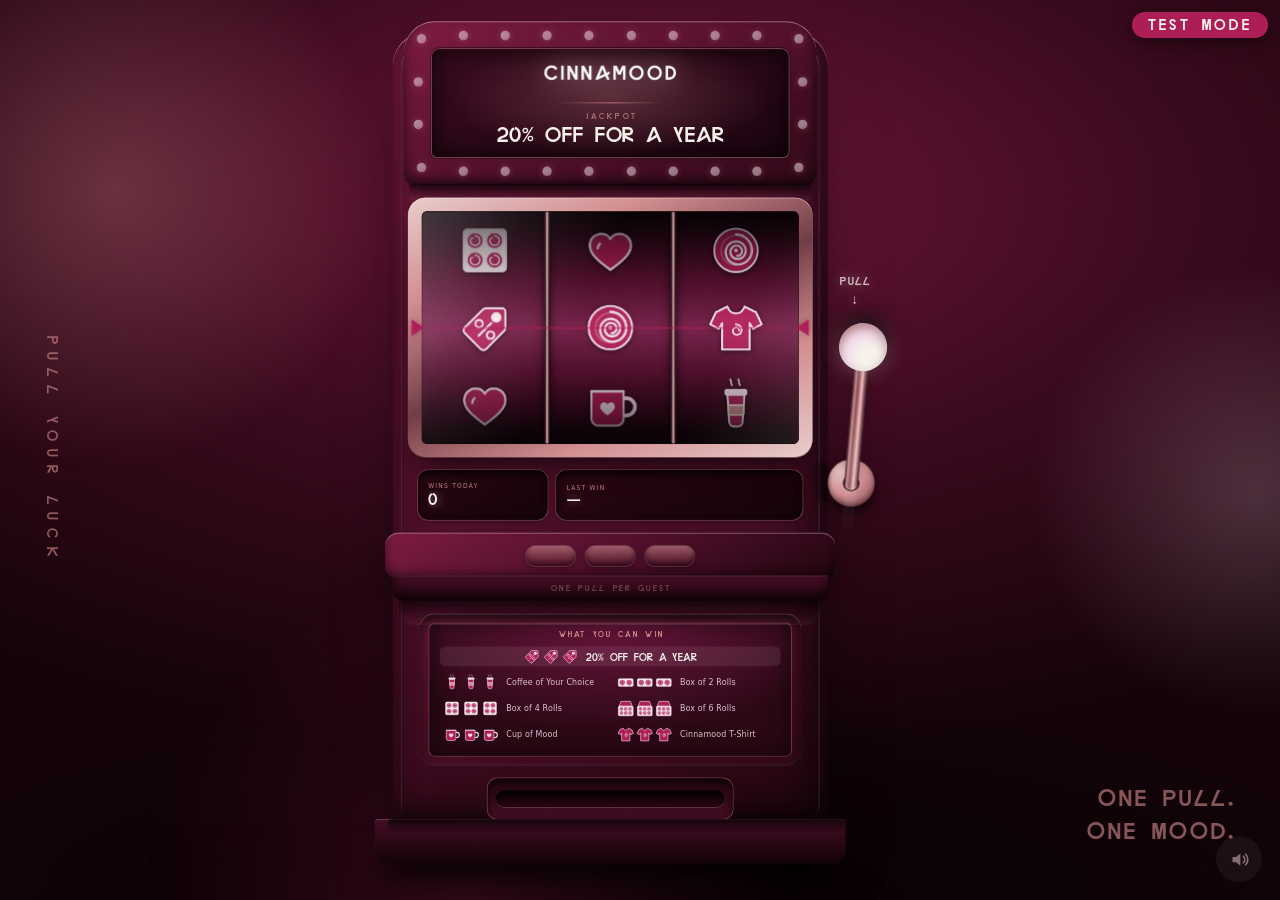
==== commit 5a8f6d95: "Smoother on iPad: nothing animates behind blurs, lighter grain and glows, fewer redraws" ====
--- a/site/index.html
+++ b/site/index.html
@@ -15,7 +15,7 @@
 <link rel="apple-touch-icon" href="shared/img/icon.png">
 <link rel="icon" href="shared/img/icon.png">
 <title>Cinnamood</title>
-<link rel="stylesheet" href="shared/base.css?v=11">
+<link rel="stylesheet" href="shared/base.css?v=12">
 <style>
 /* ============================================================================
    APPROACH B — MAISON
@@ -75,7 +75,11 @@
 .living{ position:fixed; inset:-20%; pointer-events:none; z-index:0; }
 .living i{
   position:absolute; display:block; border-radius:50%;
-  filter:blur(80px); opacity:.42; will-change:transform;
+  /* No blur filter. Each bloom is already a radial gradient that fades to
+     nothing, so an 80px blur on top changed almost nothing you can see — while
+     costing a huge blurred texture per bloom, re-used on every frame of a
+     never-ending animation. */
+  opacity:.42; will-change:transform;
 }
 .living i:nth-child(1){
   width:46vmax; height:46vmax; left:4%; top:6%;
@@ -116,7 +120,13 @@
 
 /* Matte grain. Without it the gradients read as plastic; with it, as clay. */
 .grain{
-  position:fixed; inset:-50%; pointer-events:none; z-index:60; opacity:.26;
+  /* Screen-sized, on its own compositing layer. It sat at inset:-50% — four
+     times the screen's area as one texture, which on a retina iPad is a lot of
+     GPU memory — and, with an overlay blend above the whole machine, it was
+     re-blended into every frame of every spin. The tiles repeat, so the
+     oversizing bought nothing. */
+  position:fixed; inset:0; pointer-events:none; z-index:60; opacity:.26;
+  transform:translateZ(0);
   background-image:url("data:image/svg+xml,%3Csvg xmlns='http://www.w3.org/2000/svg' width='180' height='180'%3E%3Cfilter id='n'%3E%3CfeTurbulence type='fractalNoise' baseFrequency='.86' numOctaves='3'/%3E%3CfeColorMatrix type='saturate' values='0'/%3E%3C/filter%3E%3Crect width='180' height='180' filter='url(%23n)' opacity='.5'/%3E%3C/svg%3E");
   mix-blend-mode:overlay;
 }
@@ -245,18 +255,20 @@
   box-shadow:0 0 12px rgba(209,139,141,.6);
   opacity:.5; transition:opacity .3s ease, box-shadow .3s ease;
 }
-.machine.spinning .bulbs i{ animation:chase .7s cubic-bezier(.1,.85,.3,1) infinite; }
-@keyframes chase{
-  0%,100%{ opacity:1; box-shadow:0 0 20px rgba(246,241,234,.95), 0 0 34px rgba(209,139,141,.7); }
-  50%    { opacity:.42; box-shadow:0 0 6px rgba(209,139,141,.4); }
-}
-.machine.won .bulbs i{ animation:winFlash .3s cubic-bezier(.1,.85,.3,1) 7; }
-@keyframes winFlash{
-  0%,100%{ opacity:1; box-shadow:0 0 24px var(--cream), 0 0 44px var(--rose); }
-  /* Never all the way to `none`. A filament cooling still glows; cutting the
-     shadow outright is what made this read as a graphic blinking. */
-  50%    { opacity:.34; box-shadow:0 0 5px rgba(209,139,141,.5); }
-}
+/* The glow is SET by the state and only the opacity animates. Animating
+   box-shadow repainted every bulb on every frame — about thirty glows, the
+   whole time the reels were turning. Opacity is handled by the GPU and a
+   bulb fading still reads as a filament cooling, glow and all. */
+.machine.spinning .bulbs i{
+  box-shadow:0 0 20px rgba(246,241,234,.95), 0 0 34px rgba(209,139,141,.7);
+  animation:chase .7s cubic-bezier(.1,.85,.3,1) infinite;
+}
+@keyframes chase{ 0%,100%{ opacity:1; } 50%{ opacity:.42; } }
+.machine.won .bulbs i{
+  box-shadow:0 0 24px var(--cream), 0 0 44px var(--rose);
+  animation:winFlash .3s cubic-bezier(.1,.85,.3,1) 7;
+}
+@keyframes winFlash{ 0%,100%{ opacity:1; } 50%{ opacity:.34; } }
 
 /* ---------------------------------------------------------------------------
    REEL DECK — heavy bezel around a genuinely deep recess
@@ -318,6 +330,9 @@
 /* Symbols are lit objects on a lit drum, so they carry their own soft shadow —
    without it they float a millimetre in front of the reel. */
 .reel .cell svg{ filter:drop-shadow(0 2px 5px rgba(0,0,0,.55)); }
+/* While the drums turn, the motion blur hides that shadow completely — but
+   every change of blur redrew all 108 of them. Dropped for the spin only. */
+.machine.spinning .reel .cell svg{ filter:none; }
 
 /* Drum curvature. A reel is a cylinder, so the top and bottom of the window
    must fall away into shadow — this overlay does more for believability than
@@ -708,6 +723,9 @@
     transparent 38%, rgba(233,203,203,.14) 50%, transparent 62%);
 }
 .revealing .card{ opacity:1; translate:0 0; scale:1; }
+/* Its own layer while it flies in, so the glowing title and symbol are drawn
+   once and moved, not redrawn at every step of the entrance. */
+.revealing .card, .revealing .card-sym, .revealing .card-title{ will-change:transform, opacity; }
 
 /* The children arrive in sequence instead of as one rigid block. 70ms apart —
    below that it reads as simultaneous, above it starts to feel slow. */
@@ -886,6 +904,22 @@
   animation:lineBreath 4.6s ease-in-out infinite;
 }
 
+/* NOTHING AMBIENT RUNS BEHIND A BLUR.
+   The details form and the prize card both blur the whole machine, and the
+   form is on screen for most of the evening. Every idle animation still
+   running underneath — bulbs, marquee, payline, drums, the background blooms —
+   forced the entire blurred machine to be redrawn on every frame, for hours,
+   for movement nobody can make out through the blur. Paused, the blur is
+   drawn once and simply held. */
+body.gated .machine, body.gated .machine *,
+body.gated .machine *::before, body.gated .machine *::after,
+body.gated .living i,
+.revealing .machine, .revealing .machine *,
+.revealing .machine *::before, .revealing .machine *::after,
+.revealing .living i{
+  animation-play-state:paused !important;
+}
+
 /* CONTACT SHADOWS. The modules already sit at different depths; these are the
    shadows they should be throwing onto whatever is directly beneath them, which
    is what stops the stack reading as decals on one flat face. */
@@ -933,18 +967,19 @@
    ring of light blooms out of the reel deck and a highlight sweeps across the
    glass, twice — the machine reacting, not just the overlay that follows it.
    =========================================================================== */
+/* The ring's glow is drawn once; the bloom is scale and opacity, both of which
+   the GPU animates without repainting. Animating the 90px shadow itself
+   redrew the whole area around the reel deck on every frame of every win. */
 .reeldeck::after{
   content:''; position:absolute; inset:-8px; border-radius:40px;
   pointer-events:none; z-index:3; opacity:0;
+  box-shadow:0 0 0 4px rgba(172,30,85,.5), 0 0 66px 12px rgba(172,30,85,.55);
 }
 .machine.won .reeldeck::after{ animation:winRing 1.1s cubic-bezier(.2,.8,.3,1) 1; }
 @keyframes winRing{
-  0%   { opacity:0; scale:.985;
-         box-shadow:0 0 0 0 rgba(172,30,85,.55), 0 0 0 0 rgba(172,30,85,.4); }
-  22%  { opacity:1; scale:1.006;
-         box-shadow:0 0 0 4px rgba(172,30,85,.5), 0 0 66px 12px rgba(172,30,85,.55); }
-  100% { opacity:0; scale:1.03;
-         box-shadow:0 0 0 16px rgba(172,30,85,0), 0 0 90px 26px rgba(172,30,85,0); }
+  0%   { opacity:0; scale:.985; }
+  22%  { opacity:1; scale:1.006; }
+  100% { opacity:0; scale:1.05; }
 }
 
 /* A hard highlight travelling across the glass, like light raking a real pane. */
@@ -1029,17 +1064,17 @@
 <div class="grain"></div>
 <p class="sr" id="live" aria-live="polite"></p>
 
-<script src="shared/config.js?v=11"></script>
-<script src="shared/symbols.js?v=11"></script>
-<script src="shared/audio.js?v=11"></script>
-<script src="shared/engine.js?v=11"></script>
-<script src="shared/prizes.js?v=11"></script>
-<script src="shared/celebrate.js?v=11"></script>
-<script src="shared/cabinet.js?v=11"></script>
-<script src="shared/leads.js?v=11"></script>
-<script src="shared/gate.js?v=11"></script>
-<script src="shared/admin.js?v=11"></script>
-<script src="shared/skin.js?v=11"></script>
+<script src="shared/config.js?v=12"></script>
+<script src="shared/symbols.js?v=12"></script>
+<script src="shared/audio.js?v=12"></script>
+<script src="shared/engine.js?v=12"></script>
+<script src="shared/prizes.js?v=12"></script>
+<script src="shared/celebrate.js?v=12"></script>
+<script src="shared/cabinet.js?v=12"></script>
+<script src="shared/leads.js?v=12"></script>
+<script src="shared/gate.js?v=12"></script>
+<script src="shared/admin.js?v=12"></script>
+<script src="shared/skin.js?v=12"></script>
 <script>
   bootSkin({ machineW:780, machineH:1320, rows:3,
              bulbGap:68, bulbRt:18, bulbRb:18,
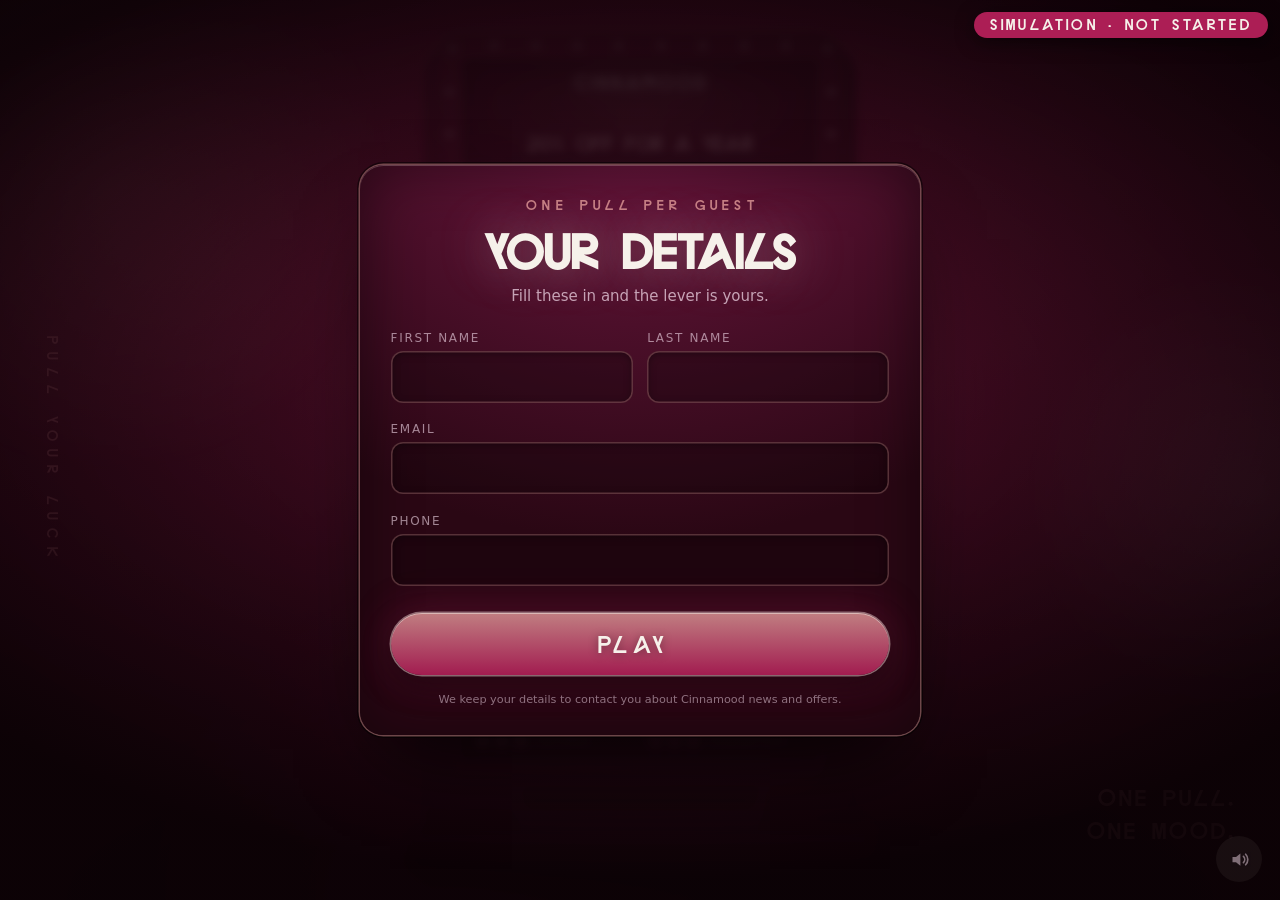
==== commit 6c90fdcd: "Practice mode for tonight; machine dead centre on iPad; smoother reveal" ====
--- a/site/index.html
+++ b/site/index.html
@@ -15,7 +15,7 @@
 <link rel="apple-touch-icon" href="shared/img/icon.png">
 <link rel="icon" href="shared/img/icon.png">
 <title>Cinnamood</title>
-<link rel="stylesheet" href="shared/base.css?v=12">
+<link rel="stylesheet" href="shared/base.css?v=13">
 <style>
 /* ============================================================================
    APPROACH B — MAISON
@@ -690,8 +690,10 @@
 }
 .revealing .veil{ opacity:1; }
 .revealing .fit{ filter:blur(9px) brightness(.5); }
-.machine{ transition:scale .9s cubic-bezier(.2,.9,.25,1); }
-.revealing .machine{ scale:.955; }
+/* The machine used to shrink slightly behind the prize card. Scaling something
+   that is blurred makes the browser re-blur the entire machine on every frame
+   of the move, which was the heaviest thing in the whole reveal — for a change
+   of size nobody can see through a blur and a dark veil. It now simply stays. */
 
 .reveal{ position:fixed; inset:0; z-index:45; display:grid; place-items:center;
          pointer-events:none; padding:5vmin; }
@@ -1064,17 +1066,17 @@
 <div class="grain"></div>
 <p class="sr" id="live" aria-live="polite"></p>
 
-<script src="shared/config.js?v=12"></script>
-<script src="shared/symbols.js?v=12"></script>
-<script src="shared/audio.js?v=12"></script>
-<script src="shared/engine.js?v=12"></script>
-<script src="shared/prizes.js?v=12"></script>
-<script src="shared/celebrate.js?v=12"></script>
-<script src="shared/cabinet.js?v=12"></script>
-<script src="shared/leads.js?v=12"></script>
-<script src="shared/gate.js?v=12"></script>
-<script src="shared/admin.js?v=12"></script>
-<script src="shared/skin.js?v=12"></script>
+<script src="shared/config.js?v=13"></script>
+<script src="shared/symbols.js?v=13"></script>
+<script src="shared/audio.js?v=13"></script>
+<script src="shared/engine.js?v=13"></script>
+<script src="shared/prizes.js?v=13"></script>
+<script src="shared/celebrate.js?v=13"></script>
+<script src="shared/cabinet.js?v=13"></script>
+<script src="shared/leads.js?v=13"></script>
+<script src="shared/gate.js?v=13"></script>
+<script src="shared/admin.js?v=13"></script>
+<script src="shared/skin.js?v=13"></script>
 <script>
   bootSkin({ machineW:780, machineH:1320, rows:3,
              bulbGap:68, bulbRt:18, bulbRb:18,
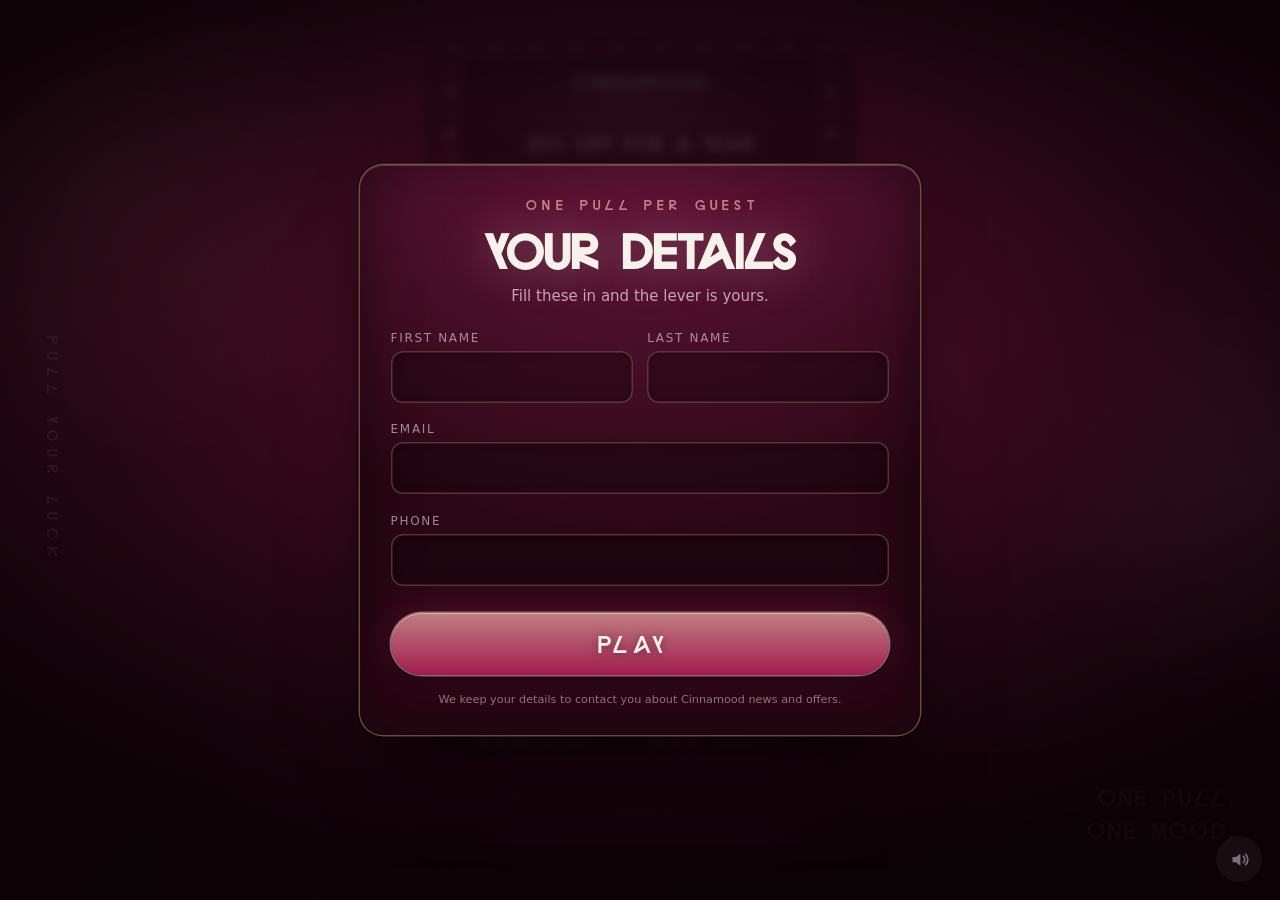
==== commit a74d6713: "Locked for the event: one pull per guest, prizes from 17:00 on 16 Sep" ====
--- a/site/index.html
+++ b/site/index.html
@@ -15,7 +15,7 @@
 <link rel="apple-touch-icon" href="shared/img/icon.png">
 <link rel="icon" href="shared/img/icon.png">
 <title>Cinnamood</title>
-<link rel="stylesheet" href="shared/base.css?v=13">
+<link rel="stylesheet" href="shared/base.css?v=14">
 <style>
 /* ============================================================================
    APPROACH B — MAISON
@@ -1066,17 +1066,17 @@
 <div class="grain"></div>
 <p class="sr" id="live" aria-live="polite"></p>
 
-<script src="shared/config.js?v=13"></script>
-<script src="shared/symbols.js?v=13"></script>
-<script src="shared/audio.js?v=13"></script>
-<script src="shared/engine.js?v=13"></script>
-<script src="shared/prizes.js?v=13"></script>
-<script src="shared/celebrate.js?v=13"></script>
-<script src="shared/cabinet.js?v=13"></script>
-<script src="shared/leads.js?v=13"></script>
-<script src="shared/gate.js?v=13"></script>
-<script src="shared/admin.js?v=13"></script>
-<script src="shared/skin.js?v=13"></script>
+<script src="shared/config.js?v=14"></script>
+<script src="shared/symbols.js?v=14"></script>
+<script src="shared/audio.js?v=14"></script>
+<script src="shared/engine.js?v=14"></script>
+<script src="shared/prizes.js?v=14"></script>
+<script src="shared/celebrate.js?v=14"></script>
+<script src="shared/cabinet.js?v=14"></script>
+<script src="shared/leads.js?v=14"></script>
+<script src="shared/gate.js?v=14"></script>
+<script src="shared/admin.js?v=14"></script>
+<script src="shared/skin.js?v=14"></script>
 <script>
   bootSkin({ machineW:780, machineH:1320, rows:3,
              bulbGap:68, bulbRt:18, bulbRb:18,
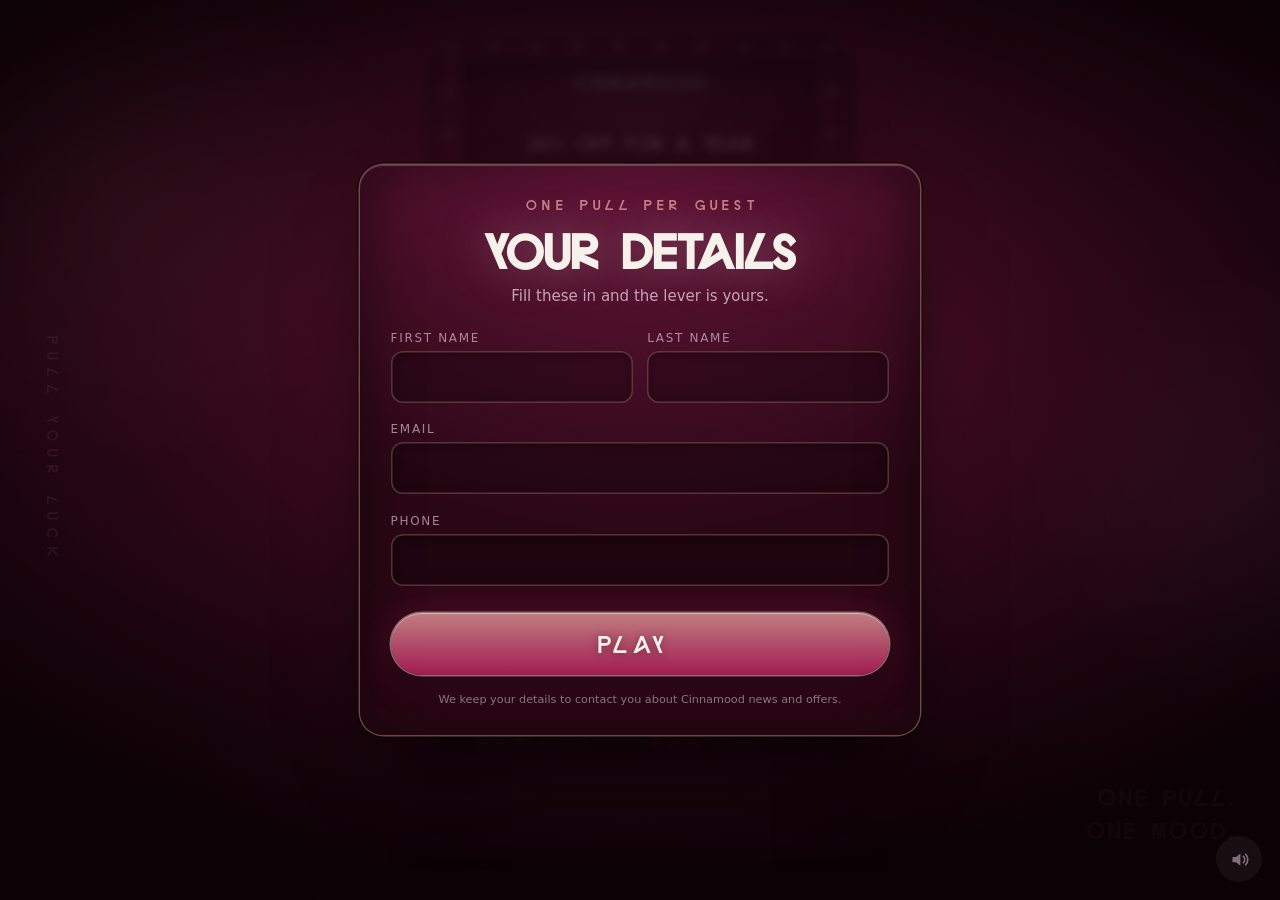
==== commit 5d8cd4d7: "Prize schedule starts 11:35 today" ====
--- a/site/index.html
+++ b/site/index.html
@@ -15,7 +15,7 @@
 <link rel="apple-touch-icon" href="shared/img/icon.png">
 <link rel="icon" href="shared/img/icon.png">
 <title>Cinnamood</title>
-<link rel="stylesheet" href="shared/base.css?v=14">
+<link rel="stylesheet" href="shared/base.css?v=16">
 <style>
 /* ============================================================================
    APPROACH B — MAISON
@@ -1066,17 +1066,17 @@
 <div class="grain"></div>
 <p class="sr" id="live" aria-live="polite"></p>
 
-<script src="shared/config.js?v=14"></script>
-<script src="shared/symbols.js?v=14"></script>
-<script src="shared/audio.js?v=14"></script>
-<script src="shared/engine.js?v=14"></script>
-<script src="shared/prizes.js?v=14"></script>
-<script src="shared/celebrate.js?v=14"></script>
-<script src="shared/cabinet.js?v=14"></script>
-<script src="shared/leads.js?v=14"></script>
-<script src="shared/gate.js?v=14"></script>
-<script src="shared/admin.js?v=14"></script>
-<script src="shared/skin.js?v=14"></script>
+<script src="shared/config.js?v=16"></script>
+<script src="shared/symbols.js?v=16"></script>
+<script src="shared/audio.js?v=16"></script>
+<script src="shared/engine.js?v=16"></script>
+<script src="shared/prizes.js?v=16"></script>
+<script src="shared/celebrate.js?v=16"></script>
+<script src="shared/cabinet.js?v=16"></script>
+<script src="shared/leads.js?v=16"></script>
+<script src="shared/gate.js?v=16"></script>
+<script src="shared/admin.js?v=16"></script>
+<script src="shared/skin.js?v=16"></script>
 <script>
   bootSkin({ machineW:780, machineH:1320, rows:3,
              bulbGap:68, bulbRt:18, bulbRb:18,
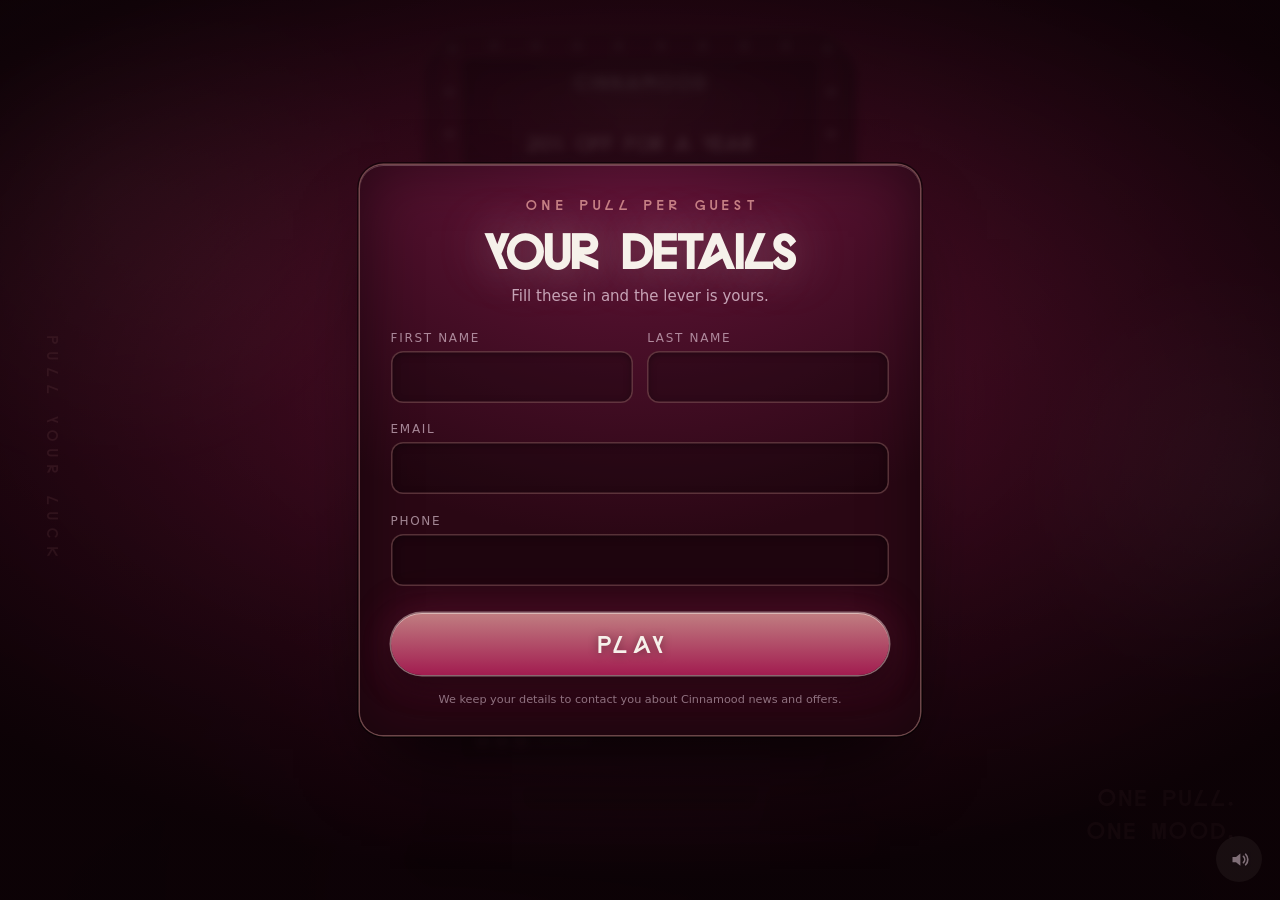
==== commit 87c01c37: "Rare wins as chosen: some prizes may go unclaimed on quiet days" ====
--- a/site/index.html
+++ b/site/index.html
@@ -15,7 +15,7 @@
 <link rel="apple-touch-icon" href="shared/img/icon.png">
 <link rel="icon" href="shared/img/icon.png">
 <title>Cinnamood</title>
-<link rel="stylesheet" href="shared/base.css?v=16">
+<link rel="stylesheet" href="shared/base.css?v=17">
 <style>
 /* ============================================================================
    APPROACH B — MAISON
@@ -1066,17 +1066,17 @@
 <div class="grain"></div>
 <p class="sr" id="live" aria-live="polite"></p>
 
-<script src="shared/config.js?v=16"></script>
-<script src="shared/symbols.js?v=16"></script>
-<script src="shared/audio.js?v=16"></script>
-<script src="shared/engine.js?v=16"></script>
-<script src="shared/prizes.js?v=16"></script>
-<script src="shared/celebrate.js?v=16"></script>
-<script src="shared/cabinet.js?v=16"></script>
-<script src="shared/leads.js?v=16"></script>
-<script src="shared/gate.js?v=16"></script>
-<script src="shared/admin.js?v=16"></script>
-<script src="shared/skin.js?v=16"></script>
+<script src="shared/config.js?v=17"></script>
+<script src="shared/symbols.js?v=17"></script>
+<script src="shared/audio.js?v=17"></script>
+<script src="shared/engine.js?v=17"></script>
+<script src="shared/prizes.js?v=17"></script>
+<script src="shared/celebrate.js?v=17"></script>
+<script src="shared/cabinet.js?v=17"></script>
+<script src="shared/leads.js?v=17"></script>
+<script src="shared/gate.js?v=17"></script>
+<script src="shared/admin.js?v=17"></script>
+<script src="shared/skin.js?v=17"></script>
 <script>
   bootSkin({ machineW:780, machineH:1320, rows:3,
              bulbGap:68, bulbRt:18, bulbRb:18,
